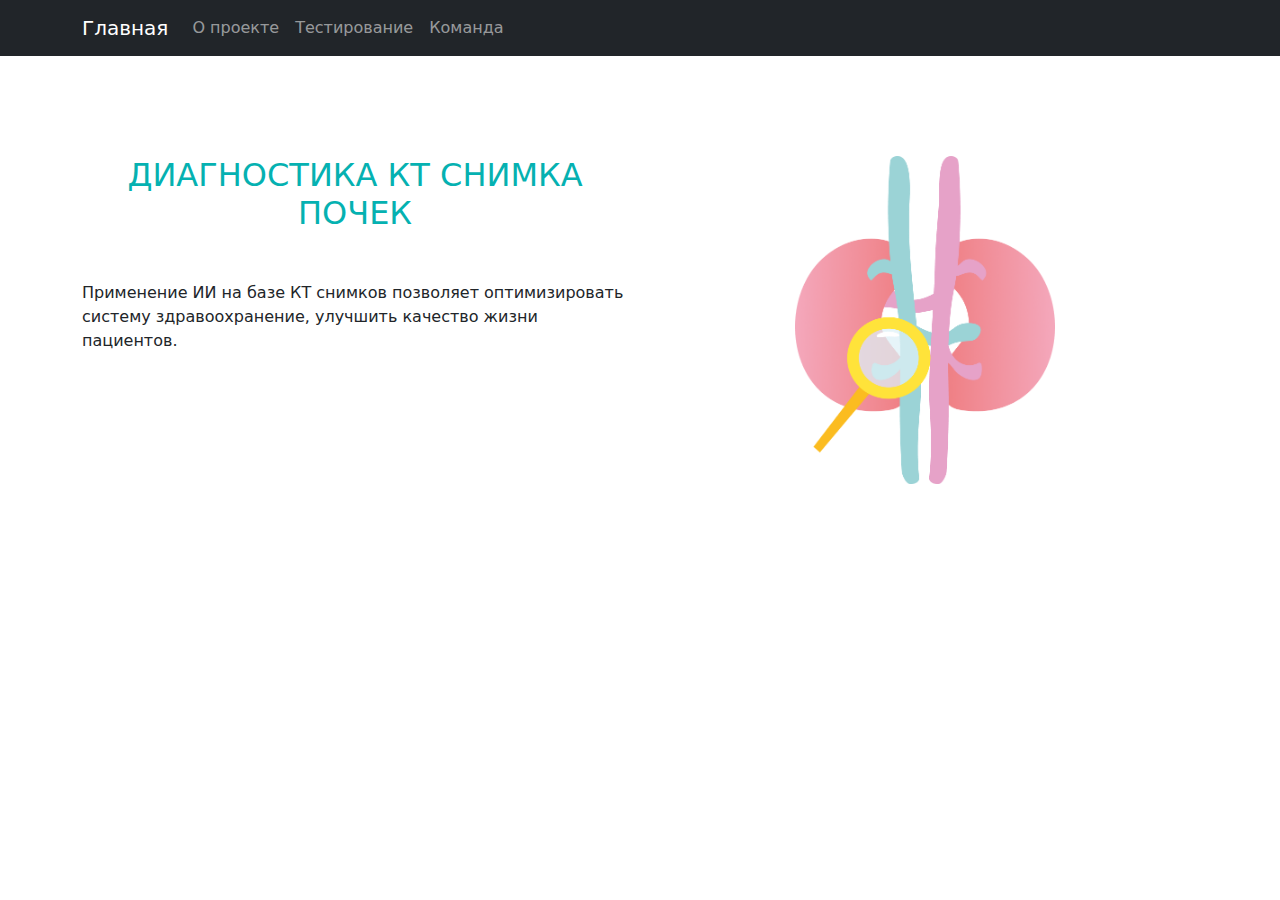
==== index.html @ 5ec1bc1b "public" ====
<!DOCTYPE html>
<html lang="en">

<head>
    <meta charset="UTF-8">
    <meta http-equiv="X-UA-Compatible" content="IE=edge">
    <meta name="viewport" content="width=device-width, initial-scale=1.0">
    <link rel="shortcut icon" href="img/favicon.ico" type="image/x-icon">
    <link href="css/bootstrap.min.css" rel="stylesheet">
    <link rel="stylesheet" href="css/fontello.css">
    <link rel="stylesheet" href="css/style.css">
    <title>Главная</title>
</head>

<body>
    <header>
        <nav class="navbar navbar-expand-lg navbar-dark bg-dark">
            <div class="container">
                <a class="navbar-brand" href="#">Главная</a>
                <button class="navbar-toggler" type="button" data-toggle="collapse" data-target="#navbarNav"
                    aria-controls="navbarNav" aria-expanded="false" aria-label="Toggle navigation">
                    <span class="navbar-toggler-icon"></span>
                </button>
                <div class="collapse navbar-collapse" id="navbarNav">
                    <ul class="navbar-nav ml-auto">
                        <li class="nav-item active">
                            <a class="nav-link" href="about.html">О проекте</a>
                        </li>
                        <li class="nav-item">
                            <a class="nav-link" href="test.html">Тестирование</a>
                        </li>
                        <li class="nav-item">
                            <a class="nav-link" href="team.html">Команда</a>
                        </li>
                    </ul>
                </div>
            </div>
        </nav>
    </header>

    <section class="index">
        <div class="container">

            <div class="row">
                <div class="col-md-6">
                    <div class="row">
                        <h2 class="text-center text-uppercase color1 mb-5">Диагностика КТ снимка почек</h2>
                    </div>
                    <p>Применение ИИ на базе КТ снимков позволяет оптимизировать систему здравоохранение, улучшить
                        качество
                        жизни пациентов.</p>
                </div>
                <div class="col-md-6 text-center">
                    <img src="img/Почки 2.png" alt="" class="img-fluid itd-img">
                </div>
            </div>
        </div>
    </section>


    <footer id="footer"></footer>

    <script src="js/bootstrap.bundle.min.js"> </script>

</body>

</html>
---- css/fontello.css ----
@font-face {
  font-family: 'fontello';
  src: url('../font/fontello.eot?42172333');
  src: url('../font/fontello.eot?42172333#iefix') format('embedded-opentype'),
       url('../font/fontello.woff2?42172333') format('woff2'),
       url('../font/fontello.woff?42172333') format('woff'),
       url('../font/fontello.ttf?42172333') format('truetype'),
       url('../font/fontello.svg?42172333#fontello') format('svg');
  font-weight: normal;
  font-style: normal;
}
/* Chrome hack: SVG is rendered more smooth in Windozze. 100% magic, uncomment if you need it. */
/* Note, that will break hinting! In other OS-es font will be not as sharp as it could be */
/*
@media screen and (-webkit-min-device-pixel-ratio:0) {
  @font-face {
    font-family: 'fontello';
    src: url('../font/fontello.svg?42172333#fontello') format('svg');
  }
}
*/
 
 [class^="icon-"]:before, [class*=" icon-"]:before {
  font-family: "fontello";
  font-style: normal;
  font-weight: normal;
  speak: never;
 
  display: inline-block;
  text-decoration: inherit;
  width: 1em;
  margin-right: .2em;
  text-align: center;
  /* opacity: .8; */
 
  /* For safety - reset parent styles, that can break glyph codes*/
  font-variant: normal;
  text-transform: none;
 
  /* fix buttons height, for twitter bootstrap */
  line-height: 1em;
 
  /* Animation center compensation - margins should be symmetric */
  /* remove if not needed */
  margin-left: .2em;
 
  /* you can be more comfortable with increased icons size */
  /* font-size: 120%; */
 
  /* Font smoothing. That was taken from TWBS */
  -webkit-font-smoothing: antialiased;
  -moz-osx-font-smoothing: grayscale;
 
  /* Uncomment for 3D effect */
  /* text-shadow: 1px 1px 1px rgba(127, 127, 127, 0.3); */
}
 
.icon-phone:before { content: '\e800'; } /* '' */
.icon-location:before { content: '\e801'; } /* '' */
.icon-heart:before { content: '\e802'; } /* '' */
.icon-upload-cloud-outline:before { content: '\e803'; } /* '' */
.icon-chart-bar:before { content: '\e804'; } /* '' */
.icon-help:before { content: '\e805'; } /* '' */
.icon-thumbs-up:before { content: '\e806'; } /* '' */
.icon-group:before { content: '\e807'; } /* '' */
.icon-down-open:before { content: '\e808'; } /* '' */
.icon-left-open:before { content: '\e809'; } /* '' */
.icon-right-open:before { content: '\e80a'; } /* '' */
.icon-up-open:before { content: '\e80b'; } /* '' */
.icon-down-dir:before { content: '\e80c'; } /* '' */
.icon-up-dir:before { content: '\e80d'; } /* '' */
.icon-left-dir:before { content: '\e80e'; } /* '' */
.icon-right-dir:before { content: '\e80f'; } /* '' */
.icon-twitter:before { content: '\f099'; } /* '' */
.icon-facebook:before { content: '\f09a'; } /* '' */
.icon-github-circled:before { content: '\f09b'; } /* '' */
.icon-list-numbered:before { content: '\f0cb'; } /* '' */
.icon-mail-alt:before { content: '\f0e0'; } /* '' */
.icon-mobile:before { content: '\f10b'; } /* '' */
.icon-code:before { content: '\f121'; } /* '' */
.icon-rouble:before { content: '\f158'; } /* '' */
.icon-youtube-play:before { content: '\f16a'; } /* '' */
.icon-instagram:before { content: '\f16d'; } /* '' */
.icon-vkontakte:before { content: '\f189'; } /* '' */
.icon-file-video:before { content: '\f1c8'; } /* '' */
.icon-paper-plane:before { content: '\f1d8'; } /* '' */
.icon-chart-line:before { content: '\f201'; } /* '' */
---- css/style.css ----
:root {
    --color1: #05b1b1;
    --color2: #52339a;
}


footer,
section {
    padding: 100px 0;

}


.itd_play {
    background-color: var(--color1);
    width: 60px;
    height: 60px;
    border-radius: 50%;
    display: flex;
    text-align: center;
    justify-content: center;
    cursor: pointer;
    margin: 30px auto;
    transition: all 0.2s ease;

}

.itd_play:hover {
    background-color: var(--color2);
}

.itd_triangle {
    margin-top: 19.5px;
    margin-right: -3px;
    width: 0;
    height: 0;
    border-style: solid;
    border-width: 10px 0 10px 20px;
    border-color: transparent transparent transparent var(--bs-white);
}

.btn-itd {
    display: block;
    max-width: 200px;
    margin: 0 auto;
    padding: 8px 30px;
    color: var(--bs-white);
    background-color: var(--color2);
}

.btn-itd:hover {
    color: var(--bs-white);
    background-color: var(--color1);
}

.embed-container {
    position: relative;
    padding-bottom: 56.25%;
    height: 0;
    overflow: hidden;
    max-width: 100%;
}

.embed-container iframe,
.embed-container object,
.embed-container embed {
    position: absolute;
    top: 0;
    left: 0;
    width: 100%;
    height: 100%;
}

/*о курсе*/
.about,
.shedule,
.auther {
    background-color: #eee;
}

.about i {
    font-size: 25px;
    color: var(--color2);
}

.itd-circle {
    margin: 0 auto 15px;
    width: 70px;
    height: 70px;
    border: solid var(--color2);
    border-radius: 50%;

    display: flex;
    justify-content: center;
    align-items: center;
}


.line {
    width: 100px;
    height: 3px;
    background-color: var(--color1);
    margin: 15px auto 30px;
}



.itd-img {
    max-width: 260px;

}



/* цвет */
.color1 {
    color: var(--color1);
}

.color2 {
    color: var(--color2);
}

.bg1 {
    background-color: var(--color1);
}

.bg2 {
    background-color: var(--color2);
}
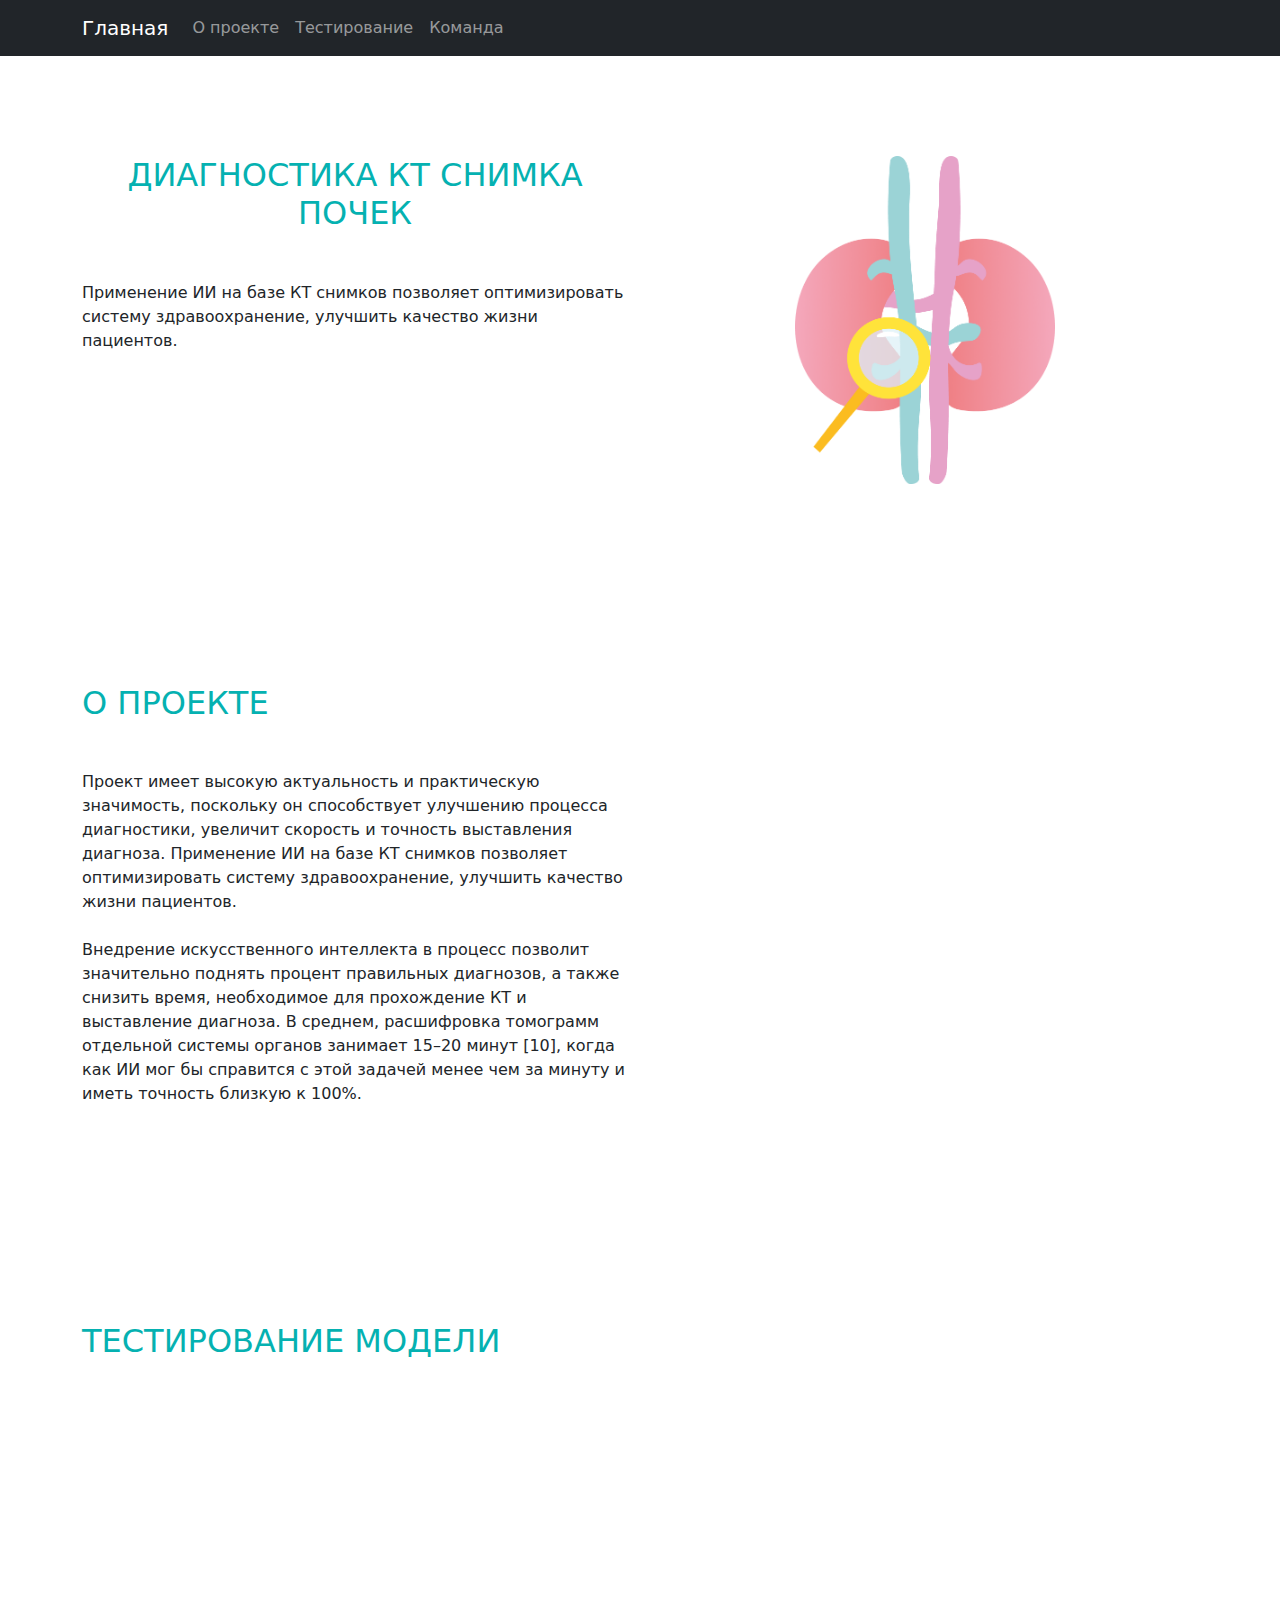
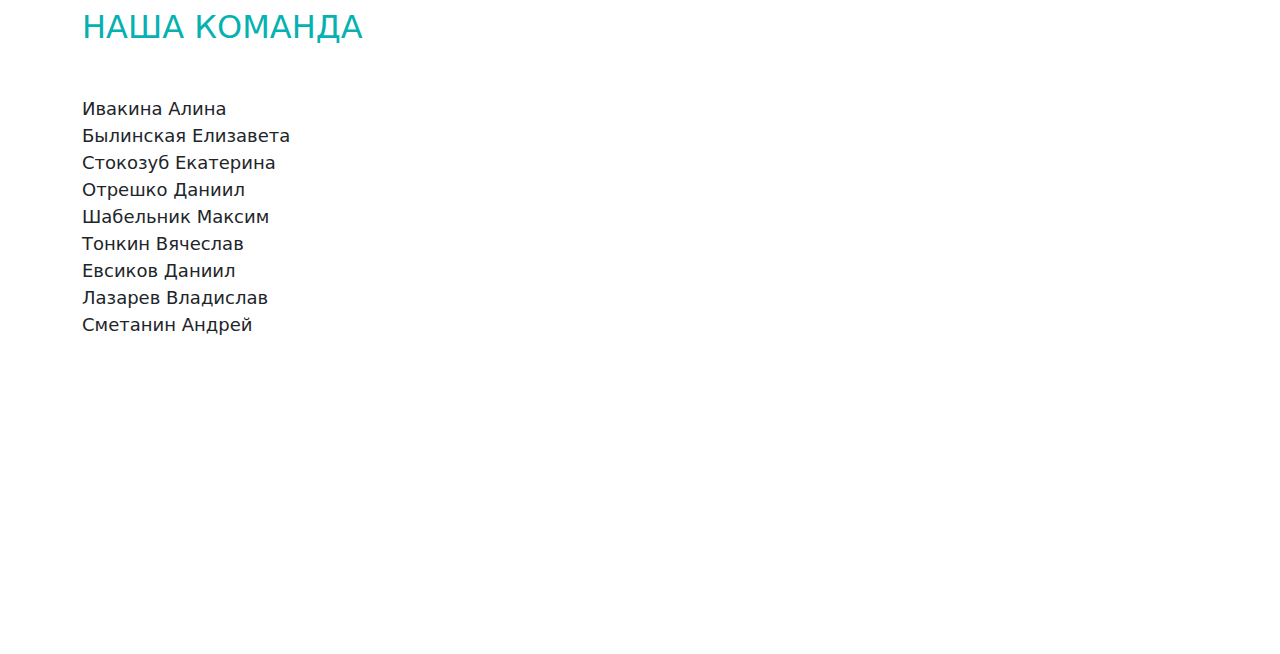
==== commit e5da6f45: "refactoring" ====
--- a/index.html
+++ b/index.html
@@ -24,13 +24,13 @@
                 <div class="collapse navbar-collapse" id="navbarNav">
                     <ul class="navbar-nav ml-auto">
                         <li class="nav-item active">
-                            <a class="nav-link" href="about.html">О проекте</a>
+                            <a class="nav-link" href="#about">О проекте</a>
                         </li>
                         <li class="nav-item">
-                            <a class="nav-link" href="test.html">Тестирование</a>
+                            <a class="nav-link" href="#testing">Тестирование</a>
                         </li>
                         <li class="nav-item">
-                            <a class="nav-link" href="team.html">Команда</a>
+                            <a class="nav-link" href="#team">Команда</a>
                         </li>
                     </ul>
                 </div>
@@ -57,6 +57,73 @@
         </div>
     </section>
 
+    <section class="about-project" id="about">
+        <div class="container">
+            <div class="row">
+                <div class="col-md-12">
+                    <h2 class="text-uppercase color1 mb-5">О проекте</h2>
+                </div>
+            </div>
+
+            <div class="row">
+                <div class="col-md-6">
+                    <p>Проект имеет высокую актуальность и практическую значимость, поскольку он способствует улучшению
+                        процесса диагностики, увеличит скорость и точность выставления диагноза. Применение ИИ на базе
+                        КТ снимков позволяет оптимизировать систему здравоохранение, улучшить качество жизни пациентов.
+                        <br>
+                        <br>
+                        Внедрение искусственного интеллекта в процесс позволит значительно поднять процент правильных
+                        диагнозов, а также снизить время, необходимое для прохождение КТ и выставление диагноза. В
+                        среднем, расшифровка томограмм отдельной системы органов занимает 15–20 минут [10], когда как ИИ
+                        мог бы справится с этой задачей менее чем за минуту и иметь точность близкую к 100%.
+                    </p>
+                </div>
+
+            </div>
+        </div>
+    </section>
+
+    <section class="test" id="testing">
+        <div class="container">
+            <div class="row">
+                <div class="col-md-12">
+                    <h2 class=" text-uppercase color1 mb-5">Тестирование модели</h2>
+                </div>
+            </div>
+
+            <div class="row">
+                <div class="col-md-6">
+
+                </div>
+            </div>
+        </div>
+    </section>
+
+    <section class="team" id="team">
+        <div class="container">
+            <div class="row">
+                <div class="col-md-12">
+                    <h2 class=" text-uppercase color1 mb-5">Наша Команда</h2>
+                </div>
+            </div>
+
+            <div class="row">
+                <div class="col-md-6">
+                    <ul class="list-unstyled" style="font-size: 18px;">
+                        <li>Ивакина Алина</li>
+                        <li>Былинская Елизавета</li>
+                        <li>Стокозуб Екатерина</li>
+                        <li>Отрешко Даниил</li>
+                        <li>Шабельник Максим</li>
+                        <li>Тонкин Вячеслав</li>
+                        <li>Евсиков Даниил</li>
+                        <li>Лазарев Владислав</li>
+                        <li>Сметанин Андрей</li>
+                    </ul>
+                </div>
+            </div>
+        </div>
+    </section>
 
     <footer id="footer"></footer>
 
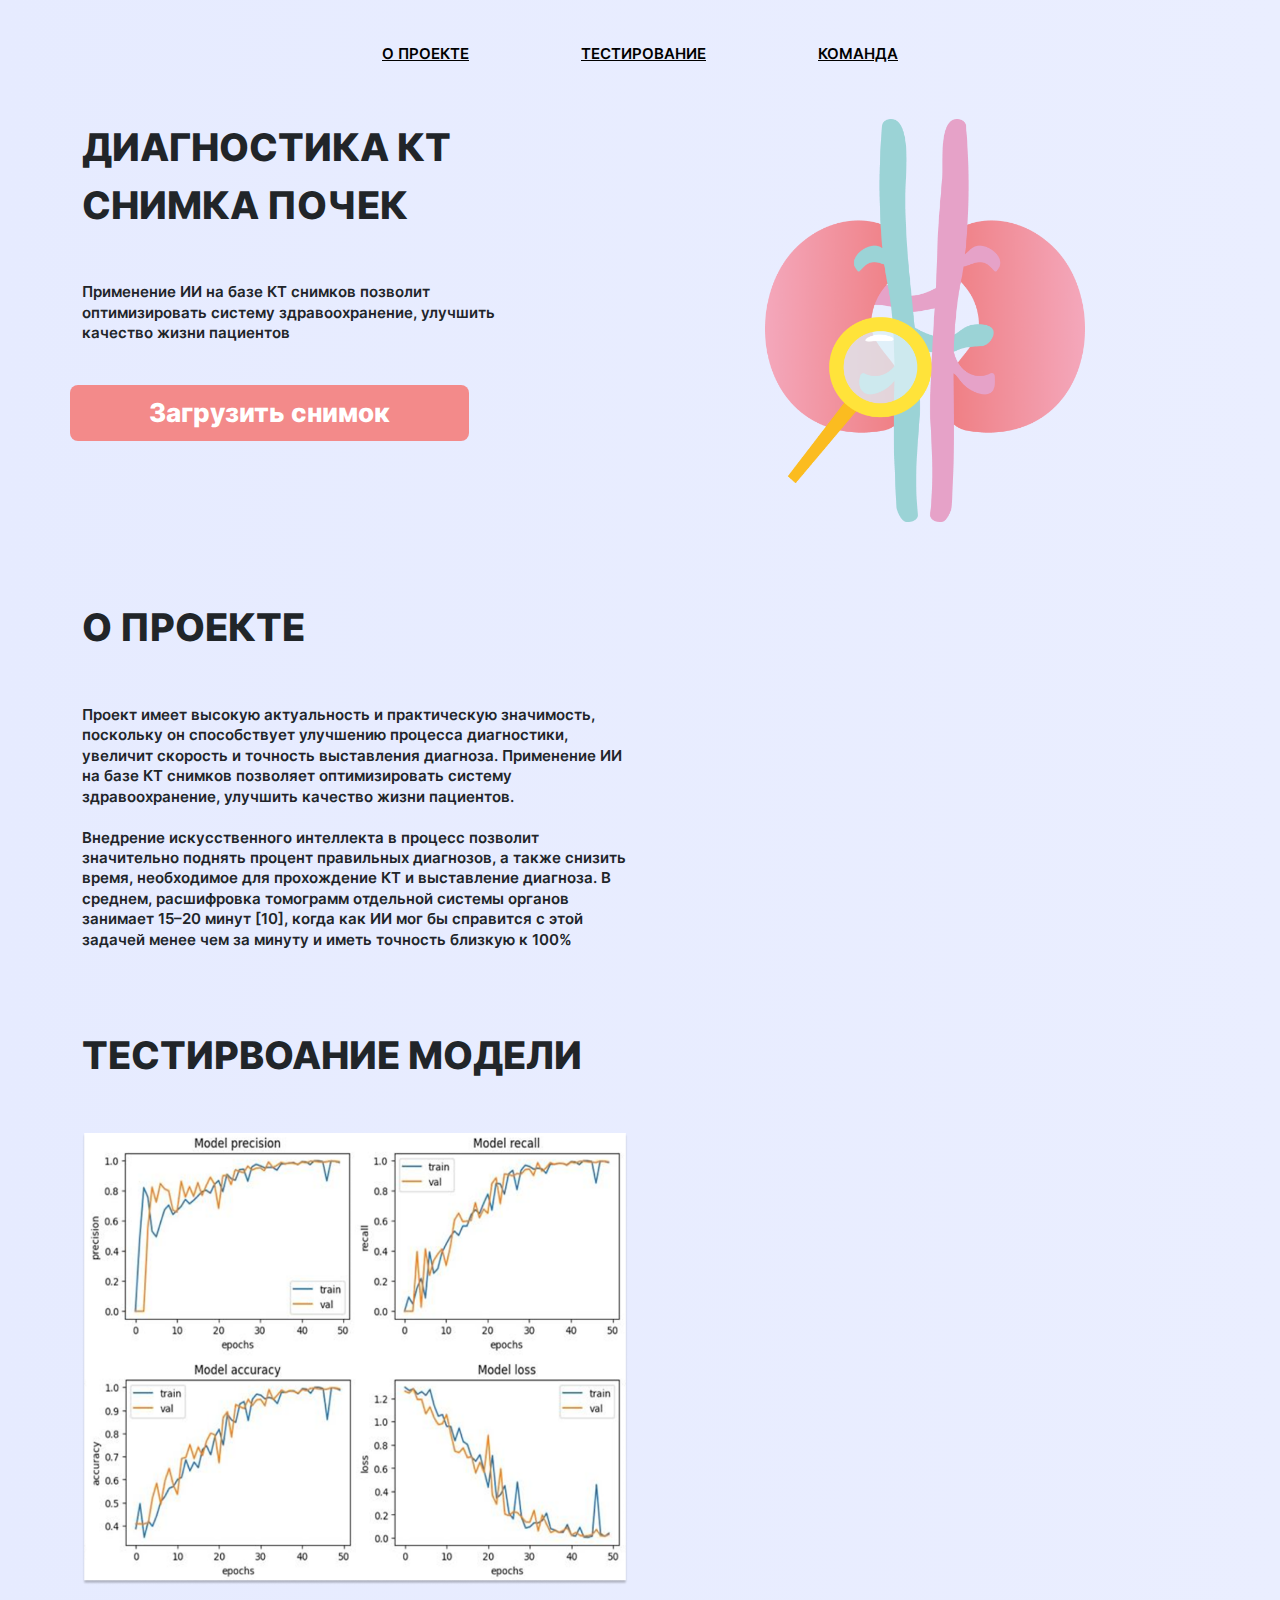
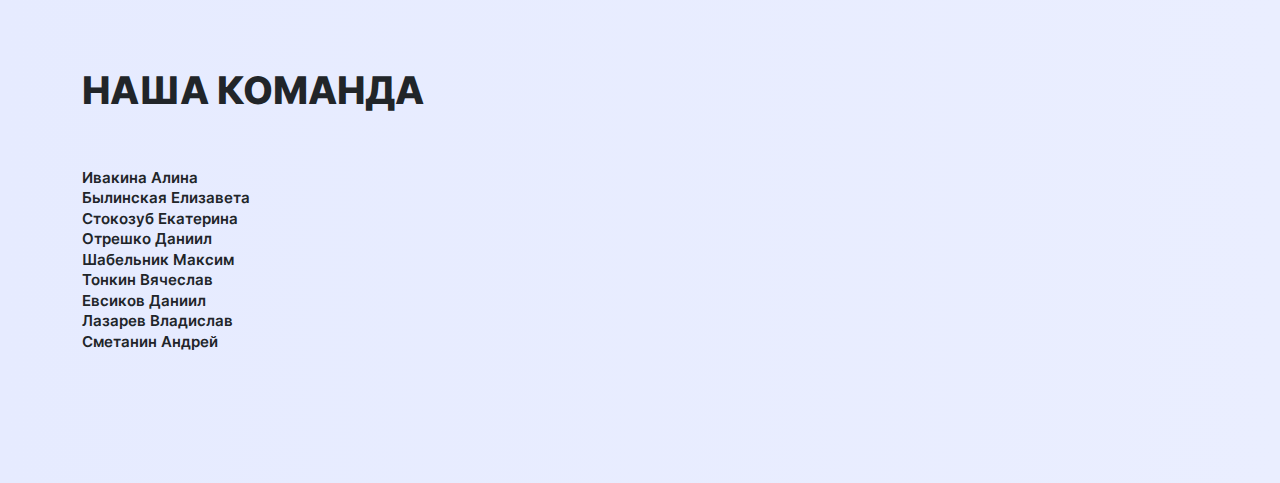
==== commit ece3e42f: "епта" ====
--- a/index.html
+++ b/index.html
@@ -1,5 +1,5 @@
 <!DOCTYPE html>
-<html lang="en">
+<html lang="ru">
 
 <head>
     <meta charset="UTF-8">
@@ -7,48 +7,54 @@
     <meta name="viewport" content="width=device-width, initial-scale=1.0">
     <link rel="shortcut icon" href="img/favicon.ico" type="image/x-icon">
     <link href="css/bootstrap.min.css" rel="stylesheet">
-    <link rel="stylesheet" href="css/fontello.css">
     <link rel="stylesheet" href="css/style.css">
     <title>Главная</title>
 </head>
 
 <body>
-    <header>
-        <nav class="navbar navbar-expand-lg navbar-dark bg-dark">
-            <div class="container">
-                <a class="navbar-brand" href="#">Главная</a>
-                <button class="navbar-toggler" type="button" data-toggle="collapse" data-target="#navbarNav"
-                    aria-controls="navbarNav" aria-expanded="false" aria-label="Toggle navigation">
-                    <span class="navbar-toggler-icon"></span>
-                </button>
-                <div class="collapse navbar-collapse" id="navbarNav">
-                    <ul class="navbar-nav ml-auto">
-                        <li class="nav-item active">
-                            <a class="nav-link" href="#about">О проекте</a>
-                        </li>
-                        <li class="nav-item">
-                            <a class="nav-link" href="#testing">Тестирование</a>
-                        </li>
-                        <li class="nav-item">
-                            <a class="nav-link" href="#team">Команда</a>
-                        </li>
-                    </ul>
-                </div>
+    <nav class="navbar navbar-expand-lg" style="font-family: Inter SemiBold;">
+        <div class="container-fluid justify-content-center nav_center">
+            <button class="navbar-toggler" type="button" data-bs-toggle="collapse" data-bs-target="#navbarTogglerDemo01"
+                aria-controls="navbarTogglerDemo01" aria-expanded="false" aria-label="Toggle navigation">
+                <span class="navbar-toggler-icon"></span>
+            </button>
+            <div class="collapse navbar-collapse flex-grow-0" id="navbarTogglerDemo01">
+                <ul class="navbar-nav" style="margin-top: 2vw !important; font-size: 1.2vw;">
+                    <li class="nav-item px-5">
+                        <a class="nav-link under" aria-current="page" href="#about">О ПРОЕКТЕ</a>
+                    </li>
+                    <li class="nav-item px-5">
+                        <a class="nav-link under" href="#testing">ТЕСТИРОВАНИЕ</a>
+                    </li>
+                    <li class="nav-item px-5">
+                        <a class="nav-link under" href="#team">КОМАНДА</a>
+                    </li>
+                </ul>
             </div>
-        </nav>
-    </header>
-
+        </div>
+    </nav>
     <section class="index">
         <div class="container">
-
             <div class="row">
                 <div class="col-md-6">
                     <div class="row">
-                        <h2 class="text-center text-uppercase color1 mb-5">Диагностика КТ снимка почек</h2>
+                        <div class="text-uppercase mb-5 index_title" style="font-size: 3vw">
+                            Диагностика КТ снимка почек
+                        </div>
+                        <div class="col index_text"
+                            style="font-size: 1.2vw; padding-right: 10vw; font-family: Inter SemiBold;">
+                            Применение ИИ на базе
+                            КТ снимков позволит оптимизировать систему
+                            здравоохранение, улучшить
+                            качество
+                            жизни пациентов
+                            <br><br><br>
+
+                        </div>
+                        <button type="button" class="btn btn-lg"
+                            style="font-size: 2vw; background-color: #f38a8a; color: white; width: 70%;  font-family: Inter ExtraBold;">Загрузить
+                            снимок</button>
                     </div>
-                    <p>Применение ИИ на базе КТ снимков позволяет оптимизировать систему здравоохранение, улучшить
-                        качество
-                        жизни пациентов.</p>
                 </div>
                 <div class="col-md-6 text-center">
                     <img src="img/Почки 2.png" alt="" class="img-fluid itd-img">
@@ -56,79 +62,69 @@
             </div>
         </div>
     </section>
-
     <section class="about-project" id="about">
         <div class="container">
             <div class="row">
-                <div class="col-md-12">
-                    <h2 class="text-uppercase color1 mb-5">О проекте</h2>
+                <div class="col text-uppercase mb-5 about_title" style="font-size: 3vw">
+                    О проекте
                 </div>
             </div>
-
             <div class="row">
-                <div class="col-md-6">
-                    <p>Проект имеет высокую актуальность и практическую значимость, поскольку он способствует улучшению
-                        процесса диагностики, увеличит скорость и точность выставления диагноза. Применение ИИ на базе
-                        КТ снимков позволяет оптимизировать систему здравоохранение, улучшить качество жизни пациентов.
-                        <br>
-                        <br>
-                        Внедрение искусственного интеллекта в процесс позволит значительно поднять процент правильных
-                        диагнозов, а также снизить время, необходимое для прохождение КТ и выставление диагноза. В
-                        среднем, расшифровка томограмм отдельной системы органов занимает 15–20 минут [10], когда как ИИ
-                        мог бы справится с этой задачей менее чем за минуту и иметь точность близкую к 100%.
-                    </p>
-                </div>
-
-            </div>
-        </div>
-    </section>
-
-    <section class="test" id="testing">
-        <div class="container">
-            <div class="row">
-                <div class="col-md-12">
-                    <h2 class=" text-uppercase color1 mb-5">Тестирование модели</h2>
-                </div>
-            </div>
-
-            <div class="row">
-                <div class="col-md-6">
-
+                <div class="col-md-6 about_text" style="font-size: 1.2vw; font-family: Inter SemiBold;">
+                    Проект имеет высокую актуальность и практическую значимость, поскольку он способствует улучшению
+                    процесса диагностики, увеличит скорость и точность выставления диагноза. Применение ИИ на базе
+                    КТ снимков позволяет оптимизировать систему здравоохранение, улучшить качество жизни пациентов.
+                    <br>
+                    <br>
+                    Внедрение искусственного интеллекта в процесс позволит значительно поднять процент правильных
+                    диагнозов, а также снизить время, необходимое для прохождение КТ и выставление диагноза. В
+                    среднем, расшифровка томограмм отдельной системы органов занимает 15–20 минут [10], когда как ИИ
+                    мог бы справится с этой задачей менее чем за минуту и иметь точность близкую к 100%
                 </div>
             </div>
         </div>
     </section>
-
+    <section class="test" id="testing">
+        <div class="container">
+            <div class="row">
+                <div class="col text-uppercase mb-5 test_text" style="font-size: 3vw">
+                    Тестирвоание модели
+                </div>
+            </div>
+            <div class="row">
+                <div class="col-md-6">
+                    <img src="img/model.png" alt="" class="img-fluid" style="width: 100%;">
+                </div>
+            </div>
+        </div>
+    </section>
     <section class="team" id="team">
         <div class="container">
             <div class="row">
                 <div class="col-md-12">
-                    <h2 class=" text-uppercase color1 mb-5">Наша Команда</h2>
+                    <div class="col text-uppercase mb-5 team_title" style="font-size: 3vw">
+                        Наша команда
+                    </div>
+                </div>
+                <div class="row">
+                    <div class="col-md-6 team_text">
+                        <ul class="list-unstyled" style="font-size: 1.2vw; font-family: Inter SemiBold;">
+                            <li>Ивакина Алина</li>
+                            <li>Былинская Елизавета</li>
+                            <li>Стокозуб Екатерина</li>
+                            <li>Отрешко Даниил</li>
+                            <li>Шабельник Максим</li>
+                            <li>Тонкин Вячеслав</li>
+                            <li>Евсиков Даниил</li>
+                            <li>Лазарев Владислав</li>
+                            <li>Сметанин Андрей</li>
+                        </ul>
+                    </div>
                 </div>
             </div>
-
-            <div class="row">
-                <div class="col-md-6">
-                    <ul class="list-unstyled" style="font-size: 18px;">
-                        <li>Ивакина Алина</li>
-                        <li>Былинская Елизавета</li>
-                        <li>Стокозуб Екатерина</li>
-                        <li>Отрешко Даниил</li>
-                        <li>Шабельник Максим</li>
-                        <li>Тонкин Вячеслав</li>
-                        <li>Евсиков Даниил</li>
-                        <li>Лазарев Владислав</li>
-                        <li>Сметанин Андрей</li>
-                    </ul>
-                </div>
-            </div>
-        </div>
     </section>
-
     <footer id="footer"></footer>
-
     <script src="js/bootstrap.bundle.min.js"> </script>
-
 </body>
 
 </html>